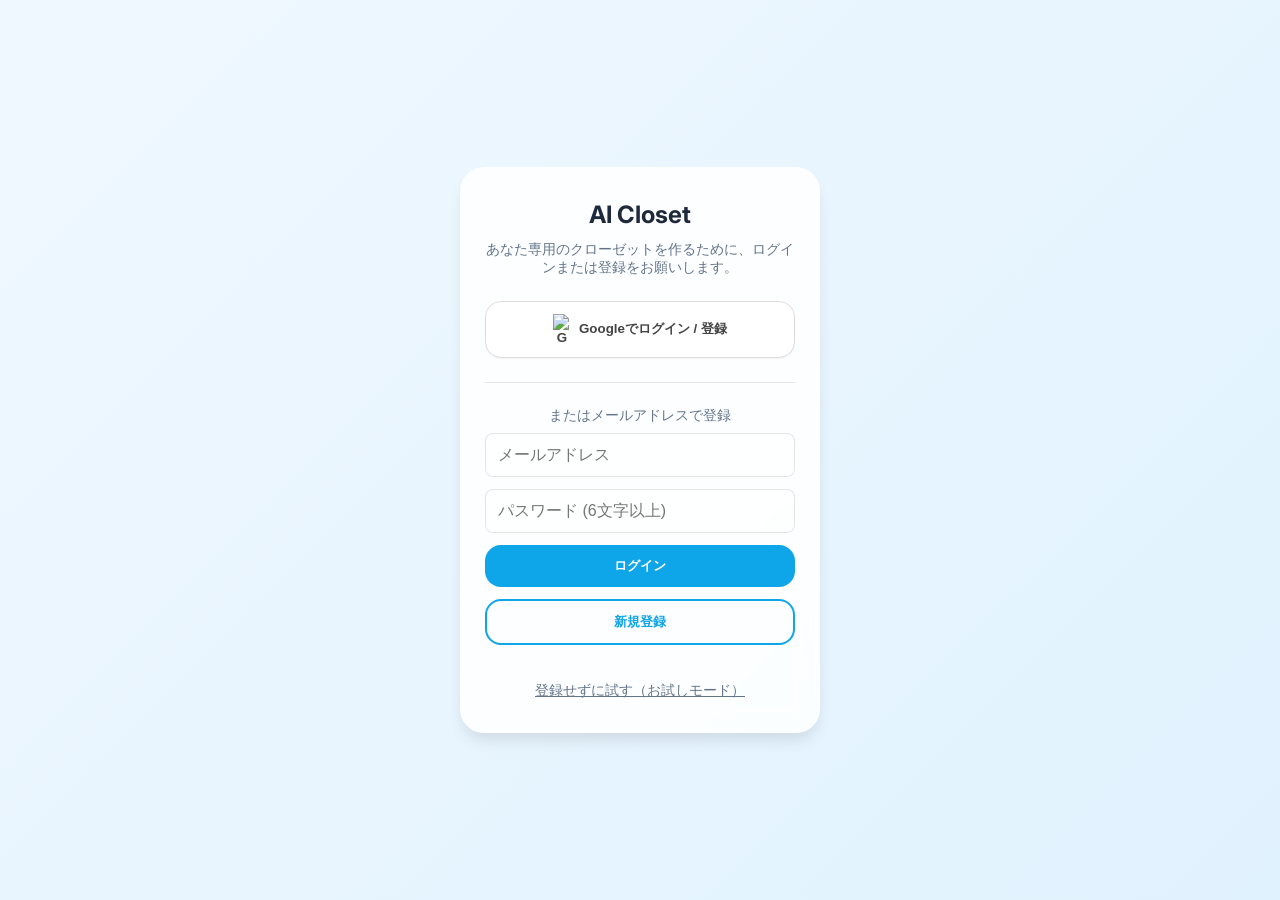
==== index.html @ 04abb359 "Add files via upload" ====
<!DOCTYPE html>
<html lang="ja">
<head>
<meta charset="UTF-8">
<meta name="viewport" content="width=device-width, initial-scale=1.0, maximum-scale=1.0, user-scalable=no">
<title>AI Closet</title>
<!-- アプリアイコン / ファビコン（親フォルダの画像を参照） -->
<link rel="icon" type="image/png" href="https://sake0hito.github.io/ai-closet-app/ai-closet-icon-512.png">
<link rel="apple-touch-icon" href="https://sake0hito.github.io/ai-closet-app/ai-closet-icon-512.png">
<link rel="manifest" href="manifest.json">
<meta name="theme-color" content="#0ea5e9">
<link rel="stylesheet" href="style.css">
<!-- Google Fonts -->
<link href="https://fonts.googleapis.com/css2?family=Inter:wght@300;400;600;700&display=swap" rel="stylesheet">
<!-- Lucide Icons -->
<script src="https://unpkg.com/lucide@latest"></script>
<!-- Chart.js -->
<script src="https://cdn.jsdelivr.net/npm/chart.js@4.4.0/dist/chart.umd.min.js"></script>
<!-- Google Identity Services -->
<script src="https://accounts.google.com/gsi/client" async defer></script>
</head>
<body class="theme-morning">

<!-- Auth Overlay (Login/Register) -->
<div id="auth-overlay">
  <div class="auth-card">
    <h2>AI Closet</h2>
    <p>あなた専用のクローゼットを作るために、ログインまたは登録をお願いします。</p>
    <button id="btn-google-login" class="auth-btn-google">
      <img src="https://upload.wikimedia.org/wikipedia/commons/5/53/Google_%22G%22_Logo.svg" alt="G" style="width:18px;">
      Googleでログイン / 登録
    </button>
    <hr>
    <p style="margin-bottom:8px;">またはメールアドレスで登録</p>
    <input type="email" id="auth-email" placeholder="メールアドレス">
    <input type="password" id="auth-password" placeholder="パスワード (6文字以上)">
    <button type="button" id="btn-email-login" class="auth-btn-primary">ログイン</button>
    <button type="button" id="btn-email-register" class="auth-btn-secondary">新規登録</button>
    <div id="auth-error" style="color: #ef4444; font-size: 0.8rem; margin-top: 12px; min-height: 1.2rem;"></div>
    <button type="button" id="btn-skip-login" style="background:none; border:none; color:var(--text-secondary); text-decoration:underline; font-size:0.85rem; margin-top:6px; cursor:pointer;">登録せずに試す（お試しモード）</button>
  </div>
</div>

<div id="app-container">
  <!-- Header -->
  <header id="app-header">
    <h1 id="header-title">ホーム</h1>
    <div id="header-actions"></div>
  </header>

  <!-- Main Content Area -->
  <main id="main-content">
    <!-- 画面コンテンツがここに動的にレンダリングされます -->
  </main>

  <!-- Bottom Navigation -->
  <nav id="bottom-nav">
    <button class="nav-btn active" data-target="home">
      <i data-lucide="home"></i>
      <span>ホーム</span>
    </button>
    <button class="nav-btn" data-target="closet">
      <i data-lucide="shirt"></i>
      <span>クローゼット</span>
    </button>
    <button class="nav-btn" data-target="history">
      <i data-lucide="calendar"></i>
      <span>履歴</span>
    </button>
    <button class="nav-btn" data-target="settings">
      <i data-lucide="settings"></i>
      <span>設定</span>
    </button>
  </nav>
</div>

<!-- Floating Action Button for Adding Clothes -->
<button id="fab-add" class="hidden">
  <i data-lucide="plus"></i>
</button>

<!-- Native Camera/File Input -->
<input type="file" id="native-camera-input" accept="image/*" class="hidden">

<!-- Modal Container -->
<div id="modal-container" class="hidden"></div>

<script type="module" src="app.js"></script>
</body>
</html>
---- style.css ----
:root {
    --font-family: 'Inter', -apple-system, BlinkMacSystemFont, "Segoe UI", Roboto, sans-serif;
    --bg-color: #f0f8ff; --surface-color: rgba(255, 255, 255, 0.85); --surface-solid: #ffffff;
    --text-primary: #1e293b; --text-secondary: #64748b; --primary-color: #0ea5e9;
    --primary-light: #e0f2fe; --accent-color: #f59e0b; --nav-bg: rgba(255, 255, 255, 0.9);
    --shadow-sm: 0 1px 2px rgba(0,0,0,0.05); --shadow-md: 0 4px 6px -1px rgba(0,0,0,0.1);
    --shadow-lg: 0 10px 15px -3px rgba(0,0,0,0.1); --border-radius-lg: 24px;
    --border-radius-md: 16px; --border-radius-sm: 8px; --glass-border: 1px solid rgba(255,255,255,0.4);
}
body.theme-night {
    --bg-color: #0f172a; --surface-color: rgba(30, 41, 59, 0.85); --surface-solid: #1e293b;
    --text-primary: #f8fafc; --text-secondary: #94a3b8; --primary-color: #818cf8;
    --primary-light: #312e81; --accent-color: #fbbf24; --nav-bg: rgba(15, 23, 42, 0.9);
    --glass-border: 1px solid rgba(255,255,255,0.1);
}
body.theme-sunset {
    --bg-color: #fff1f2; --surface-color: rgba(255, 255, 255, 0.85); --surface-solid: #ffffff;
    --text-primary: #4c0519; --text-secondary: #9f1239; --primary-color: #f43f5e;
    --primary-light: #ffe4e6; --accent-color: #fb923c; --nav-bg: rgba(255, 255, 255, 0.9);
}
body.theme-forest {
    --bg-color: #f0fdf4; --surface-color: rgba(255, 255, 255, 0.85); --surface-solid: #ffffff;
    --text-primary: #064e3b; --text-secondary: #047857; --primary-color: #10b981;
    --primary-light: #d1fae5; --accent-color: #f59e0b; --nav-bg: rgba(255, 255, 255, 0.9);
}
body.theme-lavender {
    --bg-color: #faf5ff; --surface-color: rgba(255, 255, 255, 0.85); --surface-solid: #ffffff;
    --text-primary: #4c1d95; --text-secondary: #7c3aed; --primary-color: #8b5cf6;
    --primary-light: #ede9fe; --accent-color: #ec4899; --nav-bg: rgba(255, 255, 255, 0.9);
}
body.theme-sakura {
    --bg-color: #fff1f5; --surface-color: rgba(255, 255, 255, 0.85); --surface-solid: #ffffff;
    --text-primary: #831843; --text-secondary: #be185d; --primary-color: #ec4899;
    --primary-light: #fce7f3; --accent-color: #fb7185; --nav-bg: rgba(255, 255, 255, 0.9);
}
body.theme-ocean {
    --bg-color: #ecfeff; --surface-color: rgba(255, 255, 255, 0.85); --surface-solid: #ffffff;
    --text-primary: #164e63; --text-secondary: #0e7490; --primary-color: #06b6d4;
    --primary-light: #cffafe; --accent-color: #3b82f6; --nav-bg: rgba(255, 255, 255, 0.9);
}
body.theme-mocha {
    --bg-color: #fdf6ec; --surface-color: rgba(255, 250, 243, 0.85); --surface-solid: #fffaf3;
    --text-primary: #451a03; --text-secondary: #92400e; --primary-color: #b45309;
    --primary-light: #fef3c7; --accent-color: #d97706; --nav-bg: rgba(255, 250, 243, 0.9);
}
* { box-sizing: border-box; margin: 0; padding: 0; }
body { font-family: var(--font-family); background-color: var(--bg-color); color: var(--text-primary); transition: 0.4s ease; overflow-x: hidden; }

/* Auth Overlay */
#auth-overlay { position: fixed; top: 0; left: 0; width: 100%; height: 100%; background: linear-gradient(135deg, var(--bg-color) 0%, var(--primary-light) 100%); z-index: 999; display: flex; justify-content: center; align-items: center; padding: 20px; transition: opacity 0.4s ease, visibility 0.4s ease; }
#auth-overlay.hidden { opacity: 0; visibility: hidden; pointer-events: none; }
.auth-card { background: var(--surface-color); backdrop-filter: blur(12px); border: var(--glass-border); padding: 32px 24px; border-radius: var(--border-radius-lg); width: 100%; max-width: 360px; text-align: center; box-shadow: var(--shadow-lg); }
.auth-card h2 { margin-bottom: 12px; font-size: 1.5rem; color: var(--text-primary); }
.auth-card p { font-size: 0.85rem; color: var(--text-secondary); margin-bottom: 24px; }
.auth-card input { width: 100%; padding: 12px; margin-bottom: 12px; border: 1px solid rgba(0,0,0,0.1); border-radius: var(--border-radius-sm); font-size: 1rem; background: rgba(255,255,255,0.5); color: var(--text-primary); }
.auth-card hr { border: none; border-top: 1px solid rgba(0,0,0,0.1); margin: 24px 0; }
.auth-btn-google { background: white; color: #444; border: 1px solid #ddd; padding: 12px; border-radius: var(--border-radius-md); font-weight: 600; width: 100%; display: flex; align-items: center; justify-content: center; gap: 8px; box-shadow: var(--shadow-sm); cursor: pointer; margin-bottom: 12px; transition: transform 0.2s; }
.auth-btn-google:active { transform: scale(0.98); }
.auth-btn-primary { background: var(--primary-color); color: white; border: none; padding: 12px; border-radius: var(--border-radius-md); font-weight: 600; width: 100%; cursor: pointer; margin-bottom: 12px; transition: transform 0.2s; }
.auth-btn-primary:active { transform: scale(0.98); }
.auth-btn-secondary { background: transparent; color: var(--primary-color); border: 2px solid var(--primary-color); padding: 12px; border-radius: var(--border-radius-md); font-weight: 600; width: 100%; cursor: pointer; transition: transform 0.2s; }
.auth-btn-secondary:active { transform: scale(0.98); }

#app-container { display: flex; flex-direction: column; height: 100vh; height: 100dvh; max-width: 480px; margin: 0 auto; background: linear-gradient(135deg, var(--bg-color) 0%, var(--primary-light) 100%); position: relative; box-shadow: var(--shadow-lg); overflow: hidden; }
header { padding: 20px 24px; display: flex; justify-content: space-between; align-items: center; z-index: 10; backdrop-filter: blur(10px); -webkit-backdrop-filter: blur(10px); }
header h1 { font-size: 1.5rem; font-weight: 700; letter-spacing: -0.5px; }
main { flex: 1; overflow-y: auto; padding: 0 20px 100px 20px; scrollbar-width: none; }
main::-webkit-scrollbar { display: none; }

.card { background: var(--surface-color); backdrop-filter: blur(12px); border: var(--glass-border); border-radius: var(--border-radius-lg); padding: 20px; margin-bottom: 16px; box-shadow: var(--shadow-sm); transition: transform 0.2s ease; }
.card:active { transform: scale(0.98); }

#bottom-nav { position: absolute; bottom: 0; left: 0; right: 0; height: 80px; background: var(--nav-bg); backdrop-filter: blur(15px); display: flex; justify-content: space-around; align-items: center; padding-bottom: env(safe-area-inset-bottom, 10px); border-top: var(--glass-border); z-index: 100; }
.nav-btn { background: none; border: none; color: var(--text-primary); display: flex; flex-direction: column; align-items: center; gap: 4px; font-size: 0.75rem; font-weight: 700; cursor: pointer; flex: 1; padding: 10px 0; }
.nav-btn i { width: 24px; height: 24px; transition: 0.3s cubic-bezier(0.175, 0.885, 0.32, 1.275); }
.nav-btn.active { color: var(--primary-color); }
.nav-btn.active i { transform: translateY(-4px) scale(1.1); }

#fab-add { position: absolute; bottom: 100px; right: 24px; width: 56px; height: 56px; border-radius: 50%; background: var(--primary-color); color: white; border: none; box-shadow: 0 4px 14px rgba(0, 0, 0, 0.18); display: flex; justify-content: center; align-items: center; z-index: 90; transition: 0.3s; }
#fab-add.hidden { transform: scale(0); opacity: 0; pointer-events: none; }

/* UI Elements */
.weather-widget { display: flex; align-items: center; gap: 16px; margin-bottom: 24px; }
.weather-icon { width: 48px; height: 48px; color: var(--accent-color); }
.weather-info h2 { font-size: 2rem; font-weight: 700; margin: 0; }
.weather-info p { color: var(--text-secondary); font-size: 0.9rem; margin-top: 4px; }
.section-title { font-size: 1.1rem; font-weight: 700; margin-bottom: 12px; color: var(--text-primary); display:flex; justify-content:space-between; align-items:center; }

/* Clock */
.clock-widget { font-size: 2.2rem; font-weight: 700; color: var(--text-primary); margin-bottom: 4px; letter-spacing: -1px; }
.date-widget { font-size: 0.9rem; color: var(--text-secondary); margin-bottom: 24px; font-weight: 600; }

.theme-selector { display: grid; grid-template-columns: repeat(4, 1fr); gap: 10px; margin-top: 12px; }
.theme-btn { display: flex; flex-direction: column; align-items: center; gap: 6px; padding: 10px 6px; border: 2px solid transparent; border-radius: var(--border-radius-md); background: var(--surface-solid); color: var(--text-primary); font-weight: 600; font-size: 0.8rem; box-shadow: var(--shadow-sm); cursor: pointer; transition: transform 0.15s, border-color 0.2s; }
.theme-btn:active { transform: scale(0.95); }
.theme-btn.active { border-color: var(--primary-color); color: var(--primary-color); }
.theme-dot { width: 22px; height: 22px; border-radius: 50%; box-shadow: inset 0 0 0 2px rgba(255,255,255,0.65), var(--shadow-sm); }
.setting-row { display: flex; justify-content: space-between; align-items: center; padding: 12px 0; border-top: 1px solid rgba(0,0,0,0.05); }
.toggle-switch { position: relative; display: inline-block; width: 44px; height: 24px; }
.toggle-switch input { opacity: 0; width: 0; height: 0; }
.slider { position: absolute; cursor: pointer; top: 0; left: 0; right: 0; bottom: 0; background-color: #cbd5e1; transition: .3s; border-radius: 24px; }
.slider:before { position: absolute; content: ""; height: 18px; width: 18px; left: 3px; bottom: 3px; background-color: white; transition: .3s; border-radius: 50%; }
input:checked + .slider { background-color: var(--primary-color); }
input:checked + .slider:before { transform: translateX(20px); }
.btn-outline { background: transparent; border: 1px solid var(--text-secondary); color: var(--text-primary); padding: 12px; border-radius: var(--border-radius-md); font-weight: 600; width: 100%; cursor: pointer; }
.input-field { width: 100%; padding: 12px; border-radius: var(--border-radius-sm); border: 1px solid rgba(0,0,0,0.1); background: rgba(255,255,255,0.5); color: var(--text-primary); font-family: inherit; font-size: 1rem; }
.form-group { margin-bottom: 16px; text-align: left; }
.form-group label { display: block; font-size: 0.85rem; font-weight: 600; margin-bottom: 8px; color: var(--text-secondary); }

/* Form Buttons */
.form-btn-group { display: flex; flex-wrap: wrap; gap: 8px; margin-bottom: 8px; }
.form-btn { padding: 8px 14px; border-radius: 20px; border: 1px solid var(--primary-color); background: var(--surface-solid); color: var(--primary-color); font-size: 0.85rem; font-weight: 600; cursor: pointer; transition: 0.2s; }
.form-btn.active { background: var(--primary-color); color: white; }

/* Modal */
#modal-container { position: fixed; top: 0; left: 0; right: 0; bottom: 0; z-index: 200; display: flex; justify-content: center; align-items: center; padding: 20px; }
#modal-container.hidden { display: none; }
.modal-overlay { position: absolute; top: 0; left: 0; right: 0; bottom: 0; background: rgba(0,0,0,0.5); backdrop-filter: blur(4px); }
.modal-content { background: var(--surface-color); width: 100%; max-width: 400px; border-radius: var(--border-radius-lg); padding: 24px; position: relative; z-index: 201; box-shadow: var(--shadow-lg); border: var(--glass-border); max-height: 80vh; overflow-y: auto; }
.modal-content::-webkit-scrollbar { display: none; }
.upload-area { border: 2px dashed var(--primary-color); border-radius: var(--border-radius-md); padding: 40px 20px; text-align: center; color: var(--primary-color); cursor: pointer; background: var(--primary-light); }

/* Outfits */
.outfit-card { position: relative; overflow: hidden; padding: 0; cursor: pointer; transition: transform 0.2s, box-shadow 0.2s; }
.outfit-card:active { transform: scale(0.98); }
.outfit-image { width: 100%; height: 300px; background-color: var(--primary-light); object-fit: cover; }
.outfit-details { padding: 16px; }
.outfit-card.small { margin-bottom: 24px; }
.outfit-card.small .outfit-image { height: 160px; }
.outfit-card.small .outfit-details { padding: 12px; }
.outfit-card.small h4 { font-size: 0.95rem; margin-bottom: 8px; }
.outfit-card.small p { font-size: 0.75rem; }

/* Closet & Filters */
.closet-grid { display: grid; grid-template-columns: repeat(2, 1fr); gap: 12px; }
.closet-item { background: var(--surface-solid); border-radius: var(--border-radius-md); overflow: hidden; box-shadow: var(--shadow-sm); position: relative; border: var(--glass-border); cursor: pointer; }
.closet-item img { width: 100%; height: 160px; object-fit: cover; }
.item-tags { position: absolute; bottom: 8px; left: 8px; right: 8px; display: flex; flex-wrap: wrap; gap: 4px; }
.tag { display: inline-block; padding: 4px 10px; border-radius: 20px; font-size: 0.75rem; font-weight: 600; background: var(--primary-light); color: var(--primary-color); margin-right: 6px; margin-bottom: 6px; }
.tag-small { background: rgba(255,255,255,0.9); color: var(--text-primary); font-size: 0.65rem; padding: 2px 6px; border-radius: 12px; font-weight: 600; }
.closet-item.selectable { cursor: pointer; transition: transform 0.2s, opacity 0.2s; }
.closet-item.selected { transform: scale(0.92); border: 3px solid var(--primary-color); opacity: 0.9; }
.closet-item.selected::after { content: "✓"; position: absolute; top: 8px; right: 8px; background: var(--primary-color); color: white; width: 24px; height: 24px; border-radius: 50%; display: flex; justify-content: center; align-items: center; font-weight: bold; }
.floating-action-bar { position: absolute; bottom: 90px; left: 20px; right: 20px; background: #ef4444; color: white; padding: 16px; border-radius: var(--border-radius-md); display: flex; justify-content: space-between; align-items: center; box-shadow: 0 4px 12px rgba(239, 68, 68, 0.4); z-index: 95; }
.filter-btn-group { display: flex; flex-wrap: wrap; gap: 8px; margin-bottom: 16px; }
.filter-btn { padding: 6px 12px; border-radius: 20px; border: 1px solid var(--primary-color); background: white; color: var(--primary-color); font-size: 0.8rem; cursor: pointer; transition: 0.2s; }
.filter-btn.active { background: var(--primary-color); color: white; }
.btn-google { background: white; color: #444; border: 1px solid #ddd; padding: 12px; border-radius: var(--border-radius-md); font-weight: 600; width: 100%; display: flex; align-items: center; justify-content: center; gap: 8px; box-shadow: var(--shadow-sm); cursor: pointer; }

/* Coord Slots */
.coord-slots { display: flex; flex-direction: column; gap: 8px; }
.coord-slot { border: 2px dashed var(--primary-color); border-radius: var(--border-radius-md); height: 120px; display: flex; justify-content: center; align-items: center; color: var(--primary-color); font-weight: 600; cursor: pointer; background: var(--primary-light); overflow: hidden; position: relative; }
.coord-slot img { width: 100%; height: 100%; object-fit: cover; }
.coord-slot-clear { position: absolute; top: 4px; right: 4px; background: rgba(0,0,0,0.5); color: white; width: 24px; height: 24px; border-radius: 50%; display: flex; justify-content: center; align-items: center; font-size: 0.8rem; }

/* 1-Week Carousel */
.carousel-container { display: flex; overflow-x: auto; scroll-snap-type: x mandatory; gap: 16px; padding-bottom: 12px; margin-bottom: 24px; }
.carousel-container::-webkit-scrollbar { display: none; }
.carousel-item { scroll-snap-align: center; flex: 0 0 85%; }

/* AI Chat */
.chat-messages { min-height: 80px; max-height: 300px; overflow-y: auto; display: flex; flex-direction: column; gap: 10px; margin-bottom: 12px; padding: 4px; scrollbar-width: none; }
.chat-messages::-webkit-scrollbar { display: none; }
.chat-msg { padding: 10px 14px; border-radius: 16px; max-width: 85%; font-size: 0.88rem; line-height: 1.5; word-break: break-word; }
.chat-msg.user { background: var(--primary-color); color: white; align-self: flex-end; border-bottom-right-radius: 4px; }
.chat-msg.ai { background: var(--surface-solid); color: var(--text-primary); align-self: flex-start; border-bottom-left-radius: 4px; box-shadow: var(--shadow-sm); }

/* Quick Prompt Buttons */
.quick-prompts { display: flex; gap: 8px; flex-wrap: wrap; margin-bottom: 10px; }
.quick-prompt-btn { padding: 6px 12px; border-radius: 20px; border: 1px solid var(--primary-color); background: var(--primary-light); color: var(--primary-color); font-size: 0.78rem; font-weight: 600; cursor: pointer; transition: 0.2s; white-space: nowrap; }
.quick-prompt-btn:active { background: var(--primary-color); color: white; }

/* Location badge */
.location-badge { display: flex; align-items: center; gap: 6px; padding: 8px 12px; background: var(--primary-light); border-radius: var(--border-radius-sm); color: var(--primary-color); font-size: 0.85rem; font-weight: 600; margin-bottom: 10px; }

/* Style chart container */
.chart-container { position: relative; max-height: 220px; }

/* Settings info box */
.info-box { background: var(--primary-light); border-radius: var(--border-radius-sm); padding: 10px 14px; font-size: 0.8rem; color: var(--text-secondary); line-height: 1.5; margin-bottom: 12px; }

@keyframes spin { 100% { transform: rotate(360deg); } }
.spinner { animation: spin 1s linear infinite; }
.text-center { text-align: center; }
.text-danger { border-color: #ef4444; color: #ef4444; }
.mt-4 { margin-top: 16px; }
.mb-4 { margin-bottom: 16px; }
.hidden { display: none !important; }
.inline-icon { width: 16px; height: 16px; display: inline-block; vertical-align: text-bottom; }
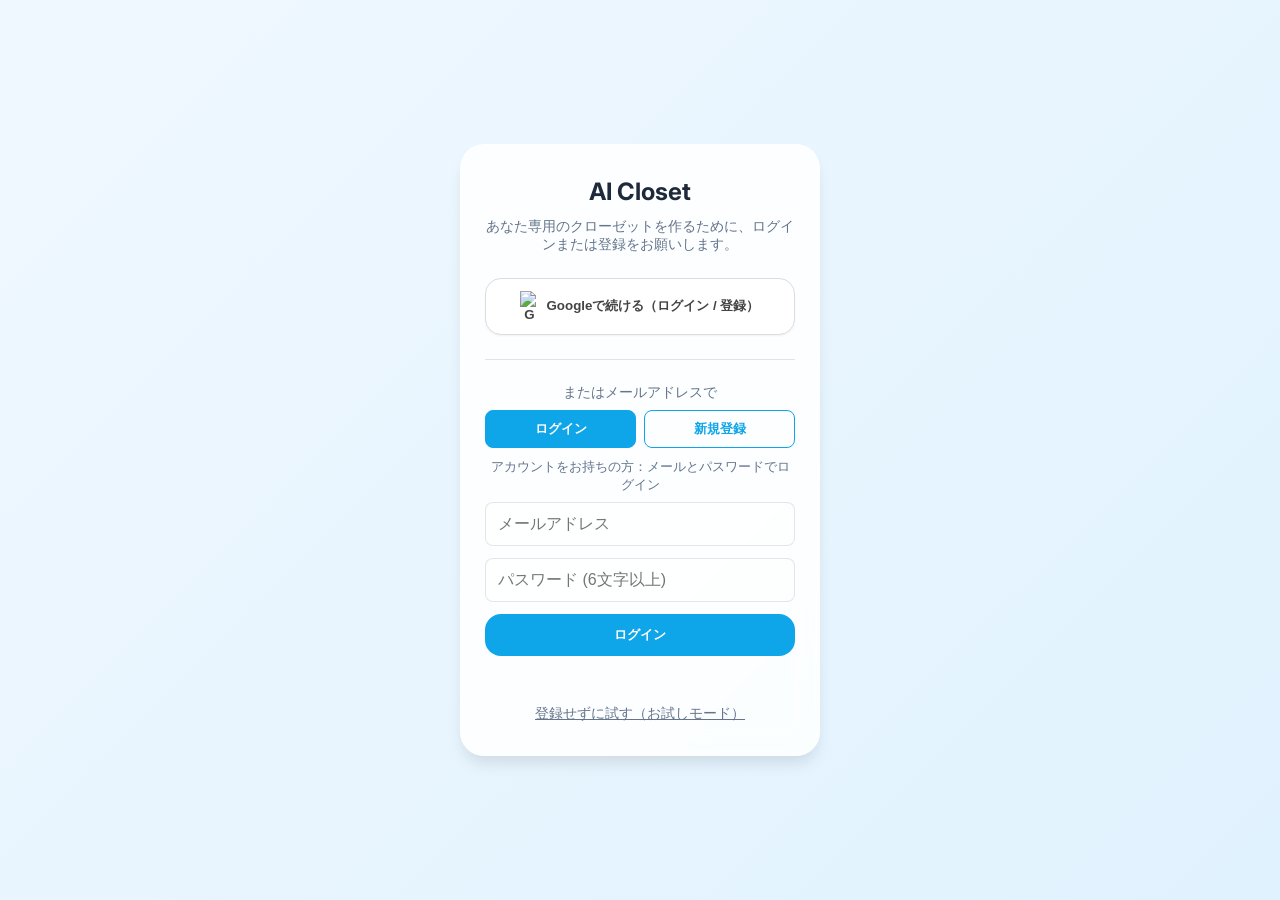
==== commit 8b145dd8: "Add files via upload" ====
--- a/index.html
+++ b/index.html
@@ -9,6 +9,19 @@
 <link rel="apple-touch-icon" href="https://sake0hito.github.io/ai-closet-app/ai-closet-icon-512.png">
 <link rel="manifest" href="manifest.json">
 <meta name="theme-color" content="#0ea5e9">
+<meta name="description" content="AI Closet（AIクローゼット）は、自分の持っている服を登録するだけで、天気やトレンドに合わせてAIが毎日のコーディネートを提案してくれるWebアプリです。ログイン不要のお試しモードあり。">
+<!-- OGP / Twitter Card（Discord・SNSのリンクカード用） -->
+<meta property="og:type" content="website">
+<meta property="og:site_name" content="AI Closet">
+<meta property="og:title" content="AI Closet｜手持ちの服でAIが毎日のコーデを提案">
+<meta property="og:description" content="AI Closet（AIクローゼット）は、自分の持っている服を登録するだけで、天気やトレンドに合わせてAIが毎日のコーディネートを提案してくれるWebアプリです。ログイン不要のお試しモードあり。">
+<meta property="og:image" content="https://sake0hito.github.io/ai-closet-app/ai-closet-icon-512.png">
+<meta property="og:url" content="https://ai-closet-app.vercel.app">
+<meta property="og:locale" content="ja_JP">
+<meta name="twitter:card" content="summary">
+<meta name="twitter:title" content="AI Closet｜手持ちの服でAIが毎日のコーデを提案">
+<meta name="twitter:description" content="自分の服を登録するだけで、天気やトレンドに合わせてAIが毎日のコーデを提案。ログイン不要のお試しモードあり。">
+<meta name="twitter:image" content="https://sake0hito.github.io/ai-closet-app/ai-closet-icon-512.png">
 <link rel="stylesheet" href="style.css">
 <!-- Google Fonts -->
 <link href="https://fonts.googleapis.com/css2?family=Inter:wght@300;400;600;700&display=swap" rel="stylesheet">
@@ -18,6 +31,10 @@
 <script src="https://cdn.jsdelivr.net/npm/chart.js@4.4.0/dist/chart.umd.min.js"></script>
 <!-- Google Identity Services -->
 <script src="https://accounts.google.com/gsi/client" async defer></script>
+<!-- model-viewer（3D / AR表示） -->
+<script type="module" src="https://unpkg.com/@google/model-viewer@3.5.0/dist/model-viewer.min.js"></script>
+<!-- 文字コード変換（ZOZO検索のShift_JISキーワード用。読めなくても検索リンクはGoogleに自動退避） -->
+<script src="https://cdn.jsdelivr.net/npm/encoding-japanese@2.2.0/encoding.min.js"></script>
 </head>
 <body class="theme-morning">
 
@@ -28,14 +45,19 @@
     <p>あなた専用のクローゼットを作るために、ログインまたは登録をお願いします。</p>
     <button id="btn-google-login" class="auth-btn-google">
       <img src="https://upload.wikimedia.org/wikipedia/commons/5/53/Google_%22G%22_Logo.svg" alt="G" style="width:18px;">
-      Googleでログイン / 登録
+      Googleで続ける（ログイン / 登録）
     </button>
     <hr>
-    <p style="margin-bottom:8px;">またはメールアドレスで登録</p>
+    <p style="margin-bottom:8px;">またはメールアドレスで</p>
+    <div id="auth-tabs" style="display:flex; gap:8px; margin-bottom:10px;">
+      <button type="button" id="auth-tab-login" onclick="setAuthMode('login')" style="flex:1; padding:9px; border-radius:8px; border:1px solid var(--primary-color); background:var(--primary-color); color:#fff; font-weight:bold; cursor:pointer;">ログイン</button>
+      <button type="button" id="auth-tab-register" onclick="setAuthMode('register')" style="flex:1; padding:9px; border-radius:8px; border:1px solid var(--primary-color); background:transparent; color:var(--primary-color); font-weight:bold; cursor:pointer;">新規登録</button>
+    </div>
+    <p id="auth-mode-hint" style="margin-bottom:8px; font-size:0.82rem; color:var(--text-secondary);">アカウントをお持ちの方：メールとパスワードでログイン</p>
     <input type="email" id="auth-email" placeholder="メールアドレス">
     <input type="password" id="auth-password" placeholder="パスワード (6文字以上)">
     <button type="button" id="btn-email-login" class="auth-btn-primary">ログイン</button>
-    <button type="button" id="btn-email-register" class="auth-btn-secondary">新規登録</button>
+    <button type="button" id="btn-email-register" class="auth-btn-primary" style="display:none;">新規登録する</button>
     <div id="auth-error" style="color: #ef4444; font-size: 0.8rem; margin-top: 12px; min-height: 1.2rem;"></div>
     <button type="button" id="btn-skip-login" style="background:none; border:none; color:var(--text-secondary); text-decoration:underline; font-size:0.85rem; margin-top:6px; cursor:pointer;">登録せずに試す（お試しモード）</button>
   </div>
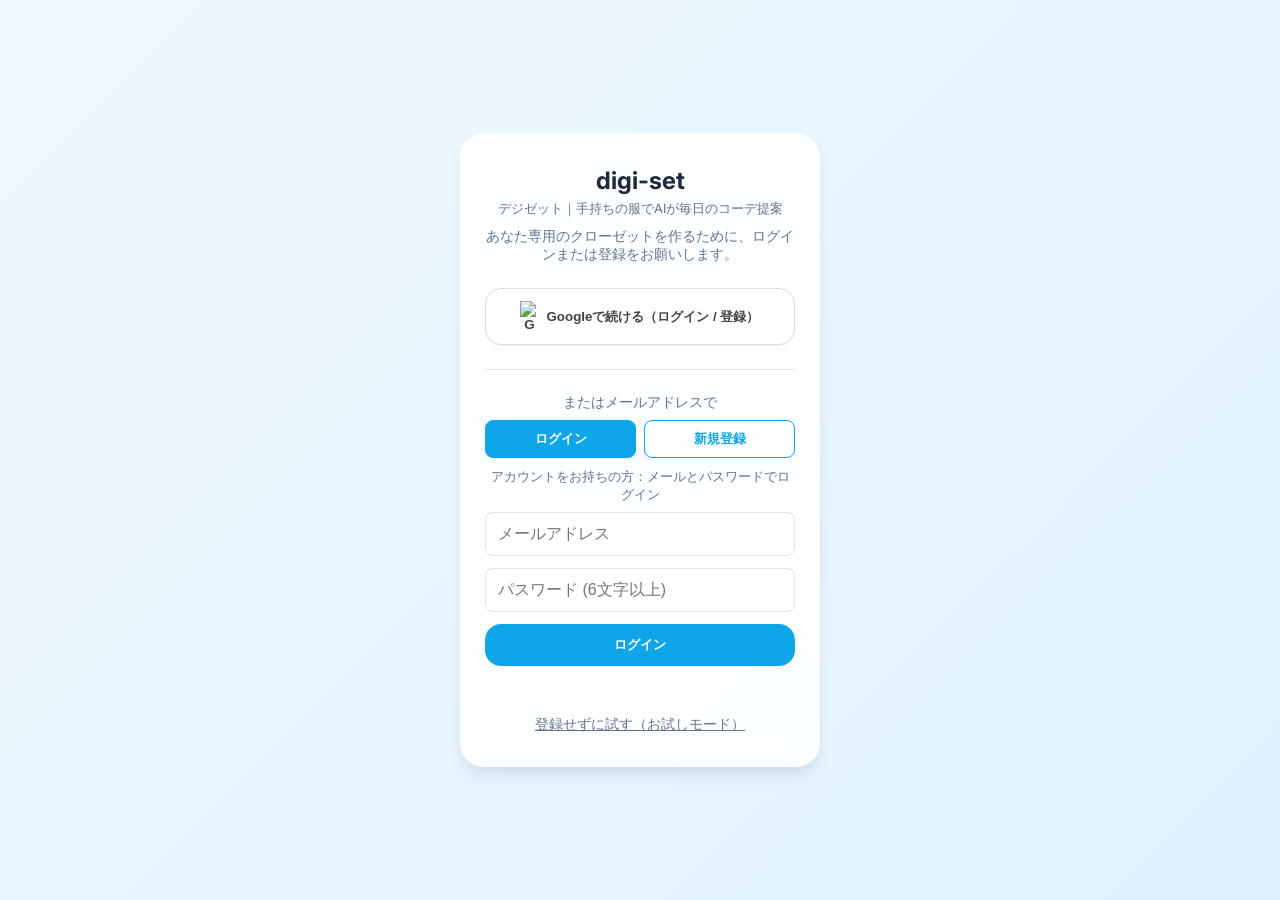
==== commit d5742c63: "Add files via upload" ====
--- a/index.html
+++ b/index.html
@@ -3,25 +3,25 @@
 <head>
 <meta charset="UTF-8">
 <meta name="viewport" content="width=device-width, initial-scale=1.0, maximum-scale=1.0, user-scalable=no">
-<title>AI Closet</title>
+<title>digi-set（デジゼット）</title>
 <!-- アプリアイコン / ファビコン（親フォルダの画像を参照） -->
-<link rel="icon" type="image/png" href="https://sake0hito.github.io/ai-closet-app/ai-closet-icon-512.png">
-<link rel="apple-touch-icon" href="https://sake0hito.github.io/ai-closet-app/ai-closet-icon-512.png">
+<link rel="icon" type="image/png" href="https://sake0hito.github.io/ai-closet-app/digi-set-icon-512.png">
+<link rel="apple-touch-icon" href="https://sake0hito.github.io/ai-closet-app/digi-set-icon-512.png">
 <link rel="manifest" href="manifest.json">
 <meta name="theme-color" content="#0ea5e9">
-<meta name="description" content="AI Closet（AIクローゼット）は、自分の持っている服を登録するだけで、天気やトレンドに合わせてAIが毎日のコーディネートを提案してくれるWebアプリです。ログイン不要のお試しモードあり。">
+<meta name="description" content="digi-set（デジゼット）は、自分の持っている服を登録するだけで、天気やトレンドに合わせてAIが毎日のコーディネートを提案してくれるWebアプリです。ログイン不要のお試しモードあり。">
 <!-- OGP / Twitter Card（Discord・SNSのリンクカード用） -->
 <meta property="og:type" content="website">
-<meta property="og:site_name" content="AI Closet">
-<meta property="og:title" content="AI Closet｜手持ちの服でAIが毎日のコーデを提案">
-<meta property="og:description" content="AI Closet（AIクローゼット）は、自分の持っている服を登録するだけで、天気やトレンドに合わせてAIが毎日のコーディネートを提案してくれるWebアプリです。ログイン不要のお試しモードあり。">
-<meta property="og:image" content="https://sake0hito.github.io/ai-closet-app/ai-closet-icon-512.png">
+<meta property="og:site_name" content="digi-set">
+<meta property="og:title" content="digi-set（デジゼット）｜手持ちの服でAIが毎日のコーデを提案">
+<meta property="og:description" content="digi-set（デジゼット）は、自分の持っている服を登録するだけで、天気やトレンドに合わせてAIが毎日のコーディネートを提案してくれるWebアプリです。ログイン不要のお試しモードあり。">
+<meta property="og:image" content="https://sake0hito.github.io/ai-closet-app/digi-set-icon-512.png">
 <meta property="og:url" content="https://ai-closet-app.vercel.app">
 <meta property="og:locale" content="ja_JP">
 <meta name="twitter:card" content="summary">
-<meta name="twitter:title" content="AI Closet｜手持ちの服でAIが毎日のコーデを提案">
+<meta name="twitter:title" content="digi-set（デジゼット）｜手持ちの服でAIが毎日のコーデを提案">
 <meta name="twitter:description" content="自分の服を登録するだけで、天気やトレンドに合わせてAIが毎日のコーデを提案。ログイン不要のお試しモードあり。">
-<meta name="twitter:image" content="https://sake0hito.github.io/ai-closet-app/ai-closet-icon-512.png">
+<meta name="twitter:image" content="https://sake0hito.github.io/ai-closet-app/digi-set-icon-512.png">
 <link rel="stylesheet" href="style.css">
 <!-- Google Fonts -->
 <link href="https://fonts.googleapis.com/css2?family=Inter:wght@300;400;600;700&display=swap" rel="stylesheet">
@@ -41,7 +41,8 @@
 <!-- Auth Overlay (Login/Register) -->
 <div id="auth-overlay">
   <div class="auth-card">
-    <h2>AI Closet</h2>
+    <h2>digi-set</h2>
+    <p style="margin:-6px 0 10px; font-size:0.8rem; color:var(--text-secondary);">デジゼット｜手持ちの服でAIが毎日のコーデ提案</p>
     <p>あなた専用のクローゼットを作るために、ログインまたは登録をお願いします。</p>
     <button id="btn-google-login" class="auth-btn-google">
       <img src="https://upload.wikimedia.org/wikipedia/commons/5/53/Google_%22G%22_Logo.svg" alt="G" style="width:18px;">
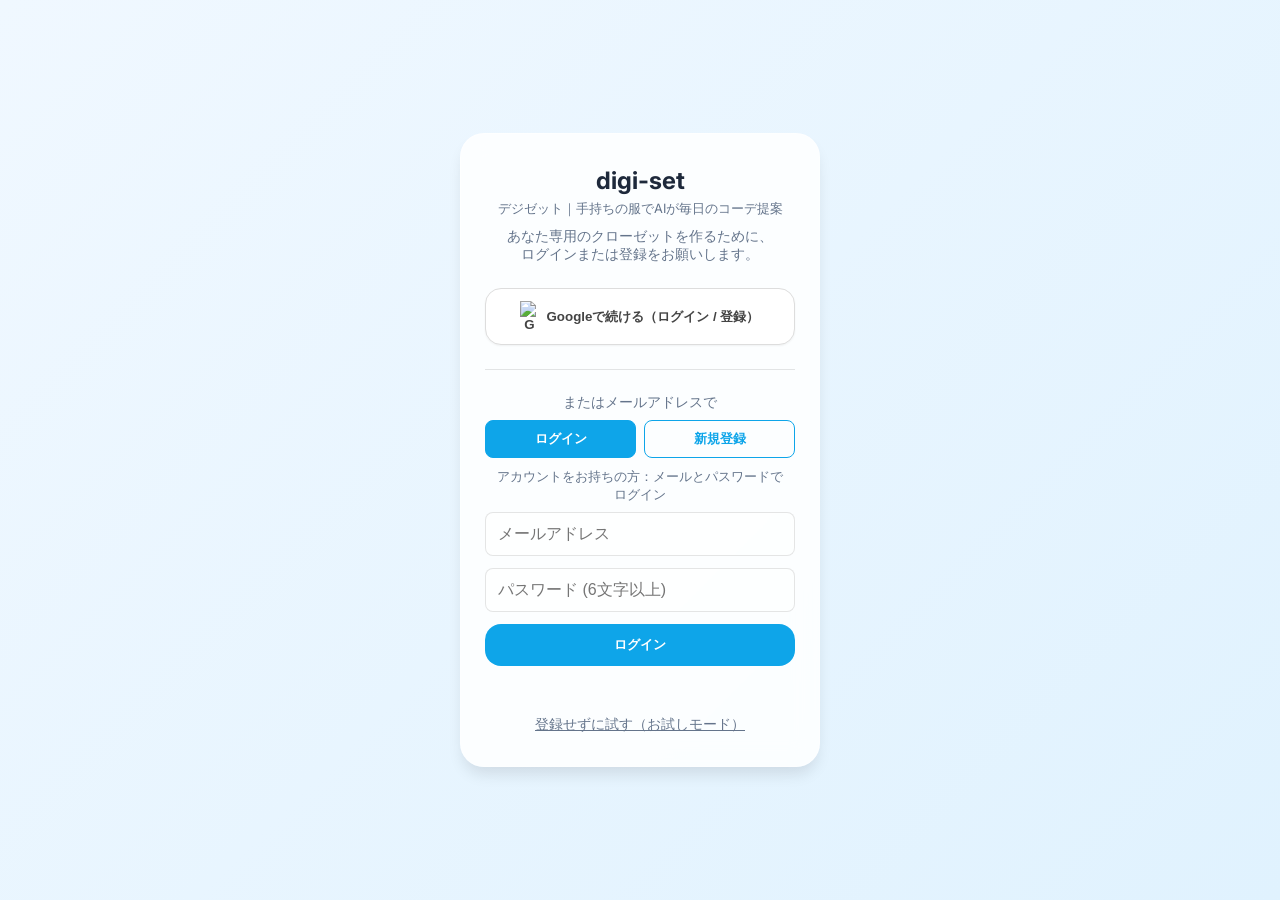
==== commit ac40a27e: "Add files via upload" ====
--- a/index.html
+++ b/index.html
@@ -2,7 +2,7 @@
 <html lang="ja">
 <head>
 <meta charset="UTF-8">
-<meta name="viewport" content="width=device-width, initial-scale=1.0, maximum-scale=1.0, user-scalable=no">
+<meta name="viewport" content="width=device-width, initial-scale=1.0, viewport-fit=cover">
 <title>digi-set（デジゼット）</title>
 <!-- アプリアイコン / ファビコン（親フォルダの画像を参照） -->
 <link rel="icon" type="image/png" href="https://sake0hito.github.io/ai-closet-app/digi-set-icon-512.png">
--- a/style.css
+++ b/style.css
@@ -6,6 +6,13 @@
     --shadow-sm: 0 1px 2px rgba(0,0,0,0.05); --shadow-md: 0 4px 6px -1px rgba(0,0,0,0.1);
     --shadow-lg: 0 10px 15px -3px rgba(0,0,0,0.1); --border-radius-lg: 24px;
     --border-radius-md: 16px; --border-radius-sm: 8px; --glass-border: 1px solid rgba(255,255,255,0.4);
+}
+/* 日本語をアプリ全体で読みやすく折り返す（語の途中で改行せず、文節で折る）。
+   未対応ブラウザは自動で通常の折り返しに戻るので安全。 */
+body {
+    line-break: strict;
+    word-break: auto-phrase;
+    overflow-wrap: anywhere;
 }
 body.theme-night {
     --bg-color: #0f172a; --surface-color: rgba(30, 41, 59, 0.85); --surface-solid: #1e293b;
